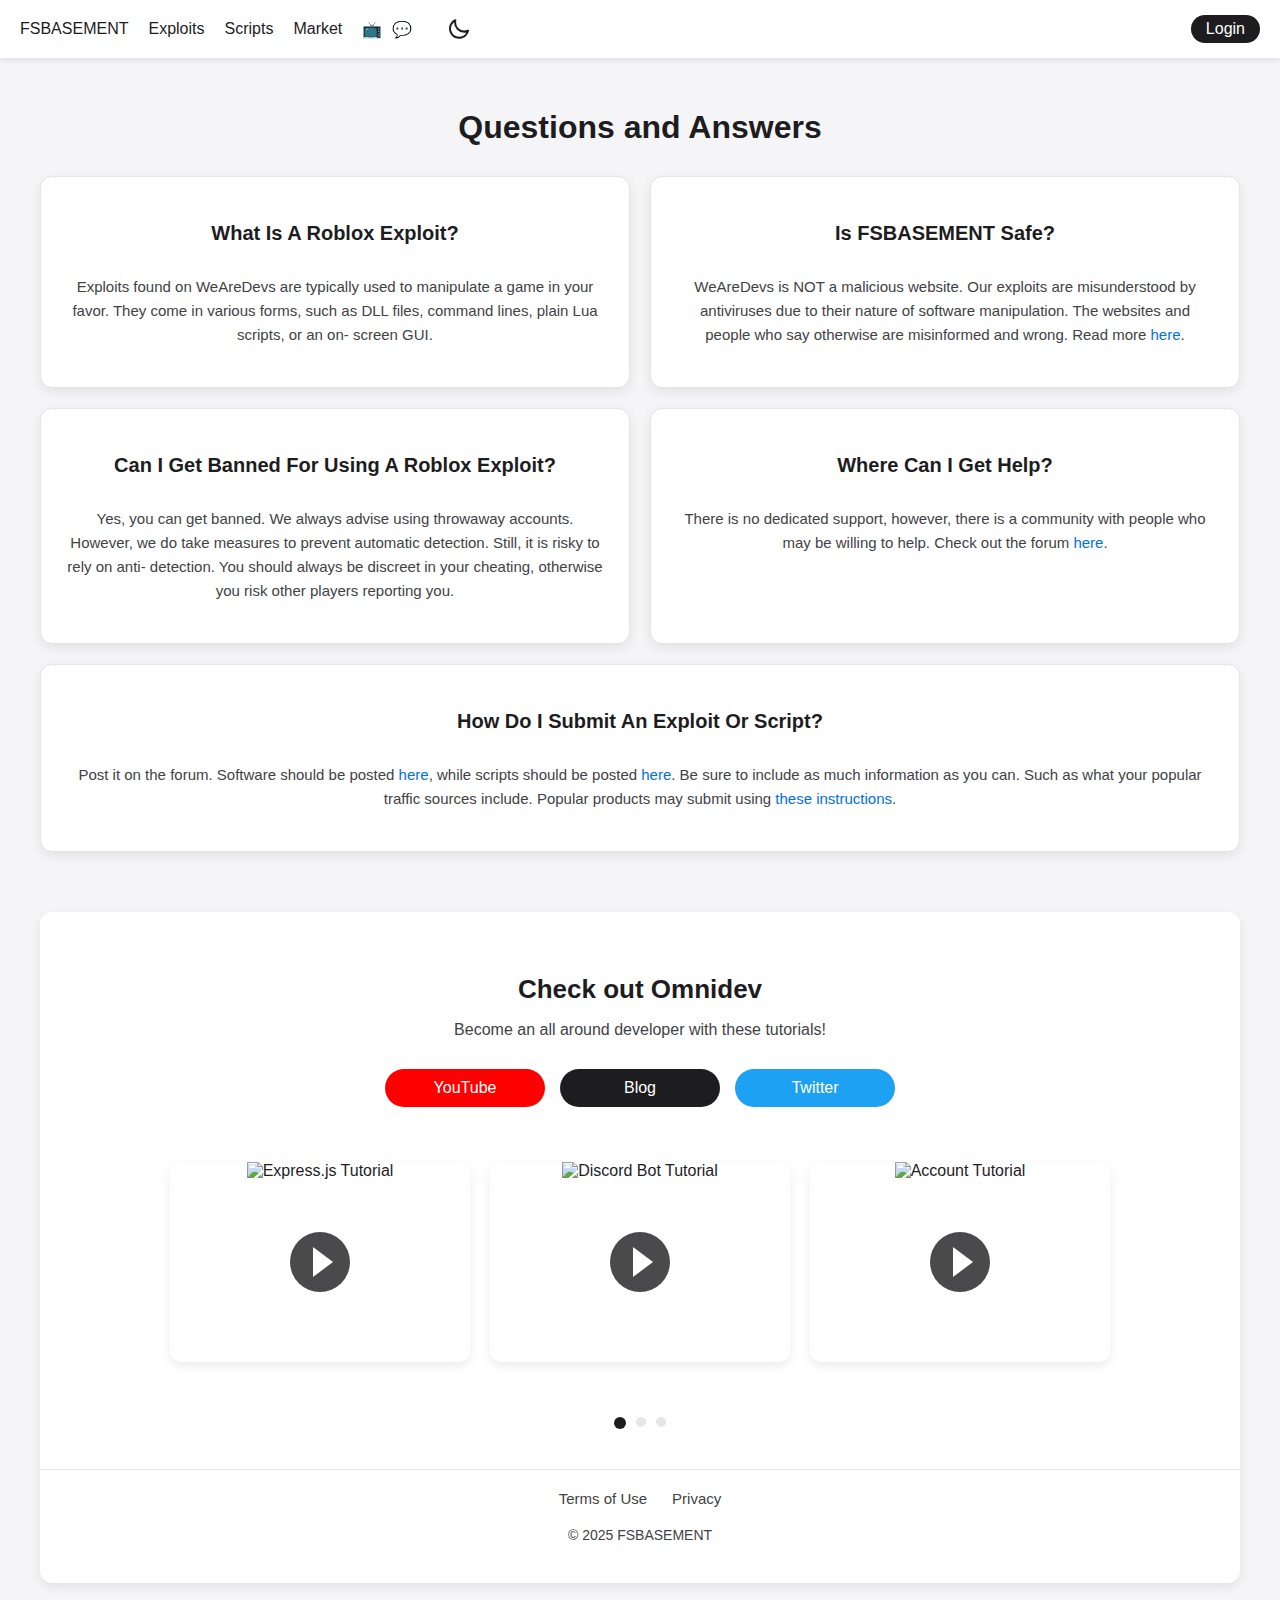
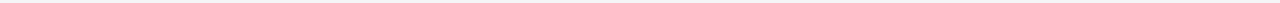
==== index.html @ 49e3d9d2 "Add files via upload" ====
<!DOCTYPE html>
<html lang="en">
<head>
    <meta charset="UTF-8">
    <meta name="viewport" content="width=device-width, initial-scale=1.0">
    <title>Questions and Answers</title>
    <link rel="stylesheet" href="styles.css">
</head>
<body>
    <!-- Navigation -->
    <div class="navbar">
        <div class="nav-links">
            <a href="/home/">FSBASEMENT</a>
            <a href="/exploit/">Exploits</a>
            <a href="/script/">Scripts</a>
            <a href="/market/">Market</a>
            <div class="social-icons">
                <a href="#">📺</a>
                <a href="#">💬</a>
            </div>
            <div class="theme-toggle" id="themeToggle">
                <!-- Moon icon (shows in light mode) -->
                <svg class="moon-icon" xmlns="http://www.w3.org/2000/svg" viewBox="0 0 24 24">
                    <path d="M21.64,13a1,1,0,0,0-1.05-.14,8.05,8.05,0,0,1-3.37.73A8.15,8.15,0,0,1,9.08,5.49a8.59,8.59,0,0,1,.25-2A1,1,0,0,0,8,2.36,10.14,10.14,0,1,0,22,14.05,1,1,0,0,0,21.64,13Zm-9.5,6.69A8.14,8.14,0,0,1,7.08,5.22v.27A10.15,10.15,0,0,0,17.22,15.63a9.79,9.79,0,0,0,2.1-.22A8.11,8.11,0,0,1,12.14,19.73Z"/>
                </svg>
                <!-- Sun icon (shows in dark mode) -->
                <svg class="sun-icon" xmlns="http://www.w3.org/2000/svg" viewBox="0 0 24 24" style="display: none;">
                    <path d="M12,17a5,5,0,1,0-5-5A5,5,0,0,0,12,17ZM12,9a3,3,0,1,1-3,3A3,3,0,0,1,12,9Z"/>
                    <path d="M12,5a1,1,0,0,0,1-1V3a1,1,0,0,0-2,0V4A1,1,0,0,0,12,5Z"/>
                    <path d="M12,19a1,1,0,0,0-1,1v1a1,1,0,0,0,2,0V20A1,1,0,0,0,12,19Z"/>
                    <path d="M5,12a1,1,0,0,0-1-1H3a1,1,0,0,0,0,2H4A1,1,0,0,0,5,12Z"/>
                    <path d="M20,11H19a1,1,0,0,0,0,2h1a1,1,0,0,0,0-2Z"/>
                    <path d="M6.36,7.05a1,1,0,0,0,.71.29,1,1,0,0,0,.7-.29,1,1,0,0,0,0-1.41l-.7-.71a1,1,0,0,0-1.41,1.41Z"/>
                    <path d="M17.65,7.05l.71-.71A1,1,0,0,0,17,4.93l-.71.71a1,1,0,0,0,0,1.41A1,1,0,0,0,17.65,7.05Z"/>
                    <path d="M6.36,16.95a1,1,0,0,0-1.41,1.41l.71.7a1,1,0,0,0,1.41,0,1,1,0,0,0,0-1.41Z"/>
                    <path d="M17.65,16.95l-.71.71a1,1,0,0,0,0,1.41,1,1,0,0,0,.71.29,1,1,0,0,0,.7-.29l.71-.71a1,1,0,0,0-1.41-1.41Z"/>
                </svg>
            </div>
        </div>
        <a href="#" class="login-btn">Login</a>
    </div>

    <!-- Main content -->
    <div class="container">
        <h1 class="page-title">Questions and Answers</h1>

        <!-- FAQ Grid -->
        <div class="faq-grid">
            <!-- FAQ Item 1 -->
            <div class="faq-card">
                <h3 class="faq-title">What Is A Roblox Exploit?</h3>
                <p class="faq-content">
                    Exploits found on WeAreDevs are typically used 
                    to manipulate a game in your favor. They
                    come in various forms, such as DLL files,
                    command lines, plain Lua scripts, or an on-
                    screen GUI.
                </p>
            </div>

            <!-- FAQ Item 2 -->
            <div class="faq-card">
                <h3 class="faq-title">Is FSBASEMENT Safe?</h3>
                <p class="faq-content">
                    WeAreDevs is NOT a malicious website. Our
                    exploits are misunderstood by antiviruses due
                    to their nature of software manipulation. The
                    websites and people who say otherwise are
                    misinformed and wrong. Read more <a href="#" class="highlight-link">here</a>.
                </p>
            </div>

            <!-- FAQ Item 3 -->
            <div class="faq-card">
                <h3 class="faq-title">Can I Get Banned For Using A Roblox Exploit?</h3>
                <p class="faq-content">
                    Yes, you can get banned. We always advise
                    using throwaway accounts. However, we do
                    take measures to prevent automatic
                    detection. Still, it is risky to rely on anti-
                    detection. You should always be discreet in
                    your cheating, otherwise you risk other players
                    reporting you.
                </p>
            </div>

            <!-- FAQ Item 4 -->
            <div class="faq-card">
                <h3 class="faq-title">Where Can I Get Help?</h3>
                <p class="faq-content">
                    There is no dedicated support, however, there
                    is a community with people who may be
                    willing to help. Check out the forum <a href="#" class="highlight-link">here</a>.
                </p>
            </div>

            <!-- FAQ Item 5 -->
            <div class="faq-card">
                <h3 class="faq-title">How Do I Submit An Exploit Or Script?</h3>
                <p class="faq-content">
                    Post it on the forum. Software should be
                    posted <a href="#" class="highlight-link">here</a>, while scripts should be posted
                    <a href="#" class="highlight-link">here</a>. Be sure to include as much information
                    as you can. Such as what your popular traffic
                    sources include. Popular products may submit
                    using <a href="#" class="highlight-link">these instructions</a>.
                </p>
            </div>
        </div>

        <!-- Footer Section -->
        <div class="footer-section">
            <h2 class="footer-title">Check out Omnidev</h2>
            <p class="footer-content">Become an all around developer with these tutorials!</p>
            
            <div class="social-buttons">
                <a href="#" class="yt-button">YouTube</a>
                <a href="#" class="blog-button">Blog</a>
                <a href="#" class="twitter-button">Twitter</a>
            </div>

            <!-- Video Carousel -->
            <div class="video-carousel">
                <div class="video-item">
                    <img src="/api/placeholder/300/200" alt="Express.js Tutorial">
                    <div class="play-btn"></div>
                </div>
                <div class="video-item">
                    <img src="/api/placeholder/300/200" alt="Discord Bot Tutorial">
                    <div class="play-btn"></div>
                </div>
                <div class="video-item">
                    <img src="/api/placeholder/300/200" alt="Account Tutorial">
                    <div class="play-btn"></div>
                </div>
            </div>

            <!-- Carousel Pagination -->
            <div class="carousel-pagination">
                <div class="pagination-dot active"></div>
                <div class="pagination-dot"></div>
                <div class="pagination-dot"></div>
            </div>

            <!-- Footer Links -->
            <div class="footer-links">
                <a href="#">Terms of Use</a>
                <a href="#">Privacy</a>
            </div>

            <div class="copyright">
                © 2025 FSBASEMENT
            </div>
        </div>
    </div>

    <!-- Theme Toggle JavaScript -->
    <script>
        document.addEventListener('DOMContentLoaded', () => {
            const themeToggle = document.getElementById('themeToggle');
            const moonIcon = document.querySelector('.moon-icon');
            const sunIcon = document.querySelector('.sun-icon');
            
            // Check for saved theme preference or default to light
            const savedTheme = localStorage.getItem('theme') || 'light';
            
            // Apply saved theme on page load
            if (savedTheme === 'dark') {
                document.body.classList.add('dark-mode');
                moonIcon.style.display = 'none';
                sunIcon.style.display = 'block';
            }
            
            // Toggle theme when the button is clicked
            themeToggle.addEventListener('click', () => {
                document.body.classList.toggle('dark-mode');
                
                // Update icon visibility
                const isDarkMode = document.body.classList.contains('dark-mode');
                moonIcon.style.display = isDarkMode ? 'none' : 'block';
                sunIcon.style.display = isDarkMode ? 'block' : 'none';
                
                // Save preference to localStorage
                localStorage.setItem('theme', isDarkMode ? 'dark' : 'light');
            });
        });
    </script>
</body>
</html>
---- styles.css ----
/* Base styles */
:root {
    /* Light theme variables */
    --light-bg: #f5f5f7;
    --light-card-bg: #ffffff;
    --light-text: #1d1d1f;
    --light-secondary-text: #424245;
    --light-border: #e6e6e6;
    --light-shadow: rgba(0, 0, 0, 0.08);
    --light-accent: #0071e3;
    
    /* Dark theme variables */
    --dark-bg: #13131a;
    --dark-card-bg: #1a1a27;
    --dark-text: #fff;
    --dark-secondary-text: #b4b4c7;
    --dark-border: #2a2a3a;
    --dark-shadow: rgba(0, 0, 0, 0.3);
    --dark-accent: #3a97d4;
    
    /* Default to light theme */
    --bg: var(--light-bg);
    --card-bg: var(--light-card-bg);
    --text: var(--light-text);
    --secondary-text: var(--light-secondary-text);
    --border: var(--light-border);
    --shadow: var(--light-shadow);
    --accent: var(--light-accent);
}

/* Dark mode class */
body.dark-mode {
    --bg: var(--dark-bg);
    --card-bg: var(--dark-card-bg);
    --text: var(--dark-text);
    --secondary-text: var(--dark-secondary-text);
    --border: var(--dark-border);
    --shadow: var(--dark-shadow);
    --accent: var(--dark-accent);
}

body {
    font-family: Arial, sans-serif;
    margin: 0;
    padding: 0;
    background-color: var(--bg);
    color: var(--text);
    transition: background-color 0.3s ease, color 0.3s ease;
}

/* Theme toggle button */
.theme-toggle {
    display: flex;
    align-items: center;
    justify-content: center;
    cursor: pointer;
    margin-left: 15px;
    transition: transform 0.3s ease;
}

.theme-toggle:hover {
    transform: scale(1.1);
}

.theme-toggle svg {
    width: 24px;
    height: 24px;
    fill: var(--text);
}

/* Navigation */
.navbar {
    display: flex;
    justify-content: space-between;
    padding: 15px 20px;
    background-color: var(--card-bg);
    border-bottom: 1px solid var(--border);
    box-shadow: 0 2px 5px var(--shadow);
    transition: background-color 0.3s ease, border-color 0.3s ease;
}

.nav-links {
    display: flex;
    gap: 20px;
    align-items: center;
}

.nav-links a {
    color: var(--text);
    text-decoration: none;
    font-weight: 500;
    transition: transform 0.3s ease, color 0.3s ease;
}

.nav-links a:hover {
    transform: scale(1.1);
    color: var(--accent);
}

.social-icons {
    display: flex;
    gap: 10px;
}

.social-icons a {
    color: var(--text);
    text-decoration: none;
    transition: transform 0.3s ease;
}

.social-icons a:hover {
    transform: scale(1.2);
}

.login-btn {
    color: var(--card-bg);
    background-color: var(--text);
    padding: 5px 15px;
    border-radius: 20px;
    text-decoration: none;
    transition: transform 0.3s ease, background-color 0.3s ease;
}

.login-btn:hover {
    transform: scale(1.05);
    background-color: var(--accent);
}

/* Main content */
.container {
    max-width: 1200px;
    margin: 0 auto;
    padding: 20px;
}

.page-title {
    text-align: center;
    margin: 30px 0;
    font-size: 32px;
    transition: transform 0.3s ease;
    font-weight: 600;
    color: var(--text);
}

.page-title:hover {
    transform: scale(1.05);
}

/* FAQ grid */
.faq-grid {
    display: grid;
    grid-template-columns: repeat(2, 1fr);
    gap: 20px;
    margin-bottom: 40px;
}

/* Make the last FAQ span full width */
.faq-grid .faq-card:last-child {
    grid-column: 1 / -1;
}

.faq-card {
    background-color: var(--card-bg);
    border-radius: 12px;
    padding: 25px;
    text-align: center;
    transition: transform 0.3s ease, box-shadow 0.3s ease, background-color 0.3s ease;
    display: flex;
    flex-direction: column;
    border: 1px solid var(--border);
    box-shadow: 0 4px 12px var(--shadow);
}

.faq-card:hover {
    transform: scale(1.02);
    box-shadow: 0 8px 20px var(--shadow);
}

.faq-title {
    font-size: 20px;
    margin-bottom: 15px;
    color: var(--text);
    transition: transform 0.3s ease, color 0.3s ease;
    font-weight: 600;
}

.faq-card:hover .faq-title {
    transform: scale(1.05);
    color: var(--accent);
}

.faq-content {
    color: var(--secondary-text);
    font-size: 15px;
    line-height: 1.6;
}

/* Links */
.highlight-link {
    color: var(--accent);
    text-decoration: none;
    transition: transform 0.3s ease, color 0.3s ease;
    display: inline-block;
    font-weight: 500;
}

.highlight-link:hover {
    transform: scale(1.05);
    text-decoration: underline;
}

/* Footer sections */
.footer-section {
    text-align: center;
    margin-top: 60px;
    padding: 40px 0;
    background-color: var(--card-bg);
    border-radius: 12px;
    box-shadow: 0 4px 12px var(--shadow);
    transition: background-color 0.3s ease;
}

.footer-title {
    font-size: 26px;
    margin-bottom: 10px;
    transition: transform 0.3s ease;
    font-weight: 600;
    color: var(--text);
}

.footer-title:hover {
    transform: scale(1.05);
}

.footer-content {
    color: var(--secondary-text);
    margin-bottom: 25px;
    font-size: 16px;
}

/* Social buttons */
.social-buttons {
    display: flex;
    justify-content: center;
    gap: 15px;
    margin: 30px 0;
}

.yt-button, .blog-button, .twitter-button {
    padding: 10px 20px;
    border-radius: 25px;
    text-decoration: none;
    display: flex;
    align-items: center;
    justify-content: center;
    gap: 8px;
    transition: transform 0.3s ease, box-shadow 0.3s ease;
    min-width: 120px;
    font-weight: 500;
}

.yt-button:hover, .blog-button:hover, .twitter-button:hover {
    transform: scale(1.05);
    box-shadow: 0 4px 12px var(--shadow);
}

.yt-button {
    background-color: #ff0000;
    color: white;
}

.twitter-button {
    background-color: #1da1f2;
    color: white;
}

.blog-button {
    background-color: var(--text);
    color: var(--card-bg);
}

/* Video carousel */
.video-carousel {
    display: flex;
    justify-content: center;
    gap: 20px;
    margin: 40px 0;
    overflow-x: auto;
    padding: 15px 0;
}

.video-item {
    flex: 0 0 auto;
    width: 300px;
    height: 200px;
    position: relative;
    transition: transform 0.3s ease, box-shadow 0.3s ease;
    border-radius: 12px;
    overflow: hidden;
    box-shadow: 0 4px 12px var(--shadow);
}

.video-item:hover {
    transform: scale(1.05);
    box-shadow: 0 8px 20px var(--shadow);
}

.video-item iframe {
    width: 100%;
    height: 100%;
    border: none;
}

.play-btn {
    position: absolute;
    top: 50%;
    left: 50%;
    transform: translate(-50%, -50%);
    background-color: rgba(29, 29, 31, 0.8);
    border-radius: 50%;
    width: 60px;
    height: 60px;
    display: flex;
    justify-content: center;
    align-items: center;
    cursor: pointer;
    transition: background-color 0.3s ease;
}

.play-btn:hover {
    background-color: rgba(0, 113, 227, 0.9);
}

.play-btn:before {
    content: "";
    width: 0;
    height: 0;
    border-top: 15px solid transparent;
    border-bottom: 15px solid transparent;
    border-left: 20px solid white;
    margin-left: 5px;
}

/* Footer links */
.footer-links {
    display: flex;
    justify-content: center;
    gap: 25px;
    margin-top: 40px;
    padding-top: 20px;
    border-top: 1px solid var(--border);
}

.footer-links a {
    color: var(--secondary-text);
    text-decoration: none;
    transition: color 0.3s ease;
    font-size: 15px;
}

.footer-links a:hover {
    color: var(--accent);
}

.copyright {
    text-align: center;
    color: var(--secondary-text);
    margin-top: 20px;
    font-size: 14px;
}

/* Carousel pagination */
.carousel-pagination {
    display: flex;
    justify-content: center;
    gap: 10px;
    margin-top: 20px;
}

.pagination-dot {
    width: 10px;
    height: 10px;
    background-color: var(--border);
    border-radius: 50%;
    cursor: pointer;
    transition: background-color 0.3s ease, transform 0.3s ease;
}

.pagination-dot:hover {
    transform: scale(1.2);
}

.pagination-dot.active {
    background-color: var(--text);
    width: 12px;
    height: 12px;
}

/* Responsive adjustments */
@media (max-width: 768px) {
    .faq-grid {
        grid-template-columns: 1fr;
    }
    
    .faq-grid .faq-card:last-child {
        grid-column: auto;
    }
    
    .nav-links {
        gap: 10px;
        font-size: 14px;
    }
    
    .social-buttons {
        flex-direction: column;
        align-items: center;
    }
    
    .video-carousel {
        flex-direction: column;
        align-items: center;
    }
}
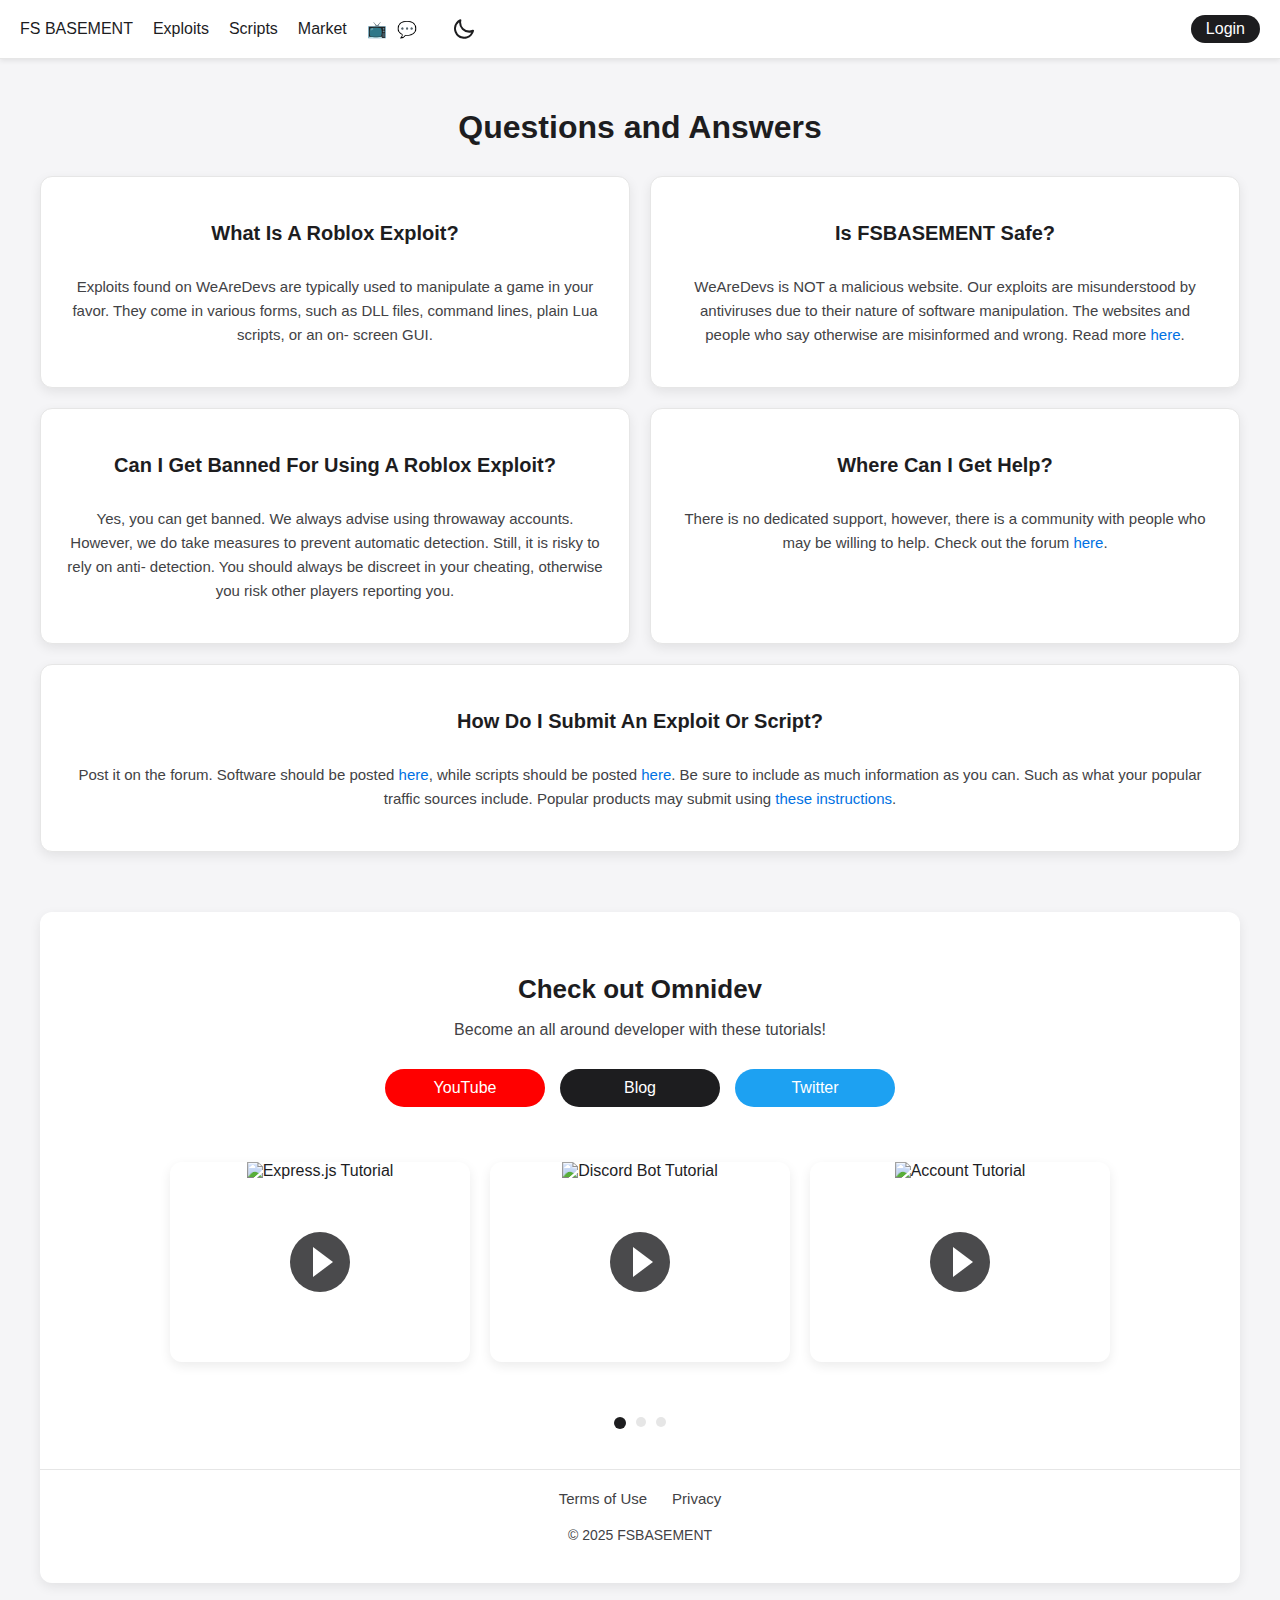
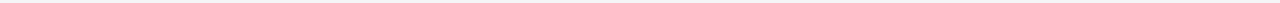
==== commit 2f8fc7da: "Update index.html" ====
--- a/index.html
+++ b/index.html
@@ -10,10 +10,10 @@
     <!-- Navigation -->
     <div class="navbar">
         <div class="nav-links">
-            <a href="/home/">FSBASEMENT</a>
-            <a href="/exploit/">Exploits</a>
-            <a href="/script/">Scripts</a>
-            <a href="/market/">Market</a>
+            <a href="/script/home">FS BASEMENT</a>
+            <a href="exploit/">Exploits</a>
+            <a href="script/">Scripts</a>
+            <a href="market/">Market</a>
             <div class="social-icons">
                 <a href="#">📺</a>
                 <a href="#">💬</a>
@@ -186,4 +186,4 @@
         });
     </script>
 </body>
-</html>+</html>
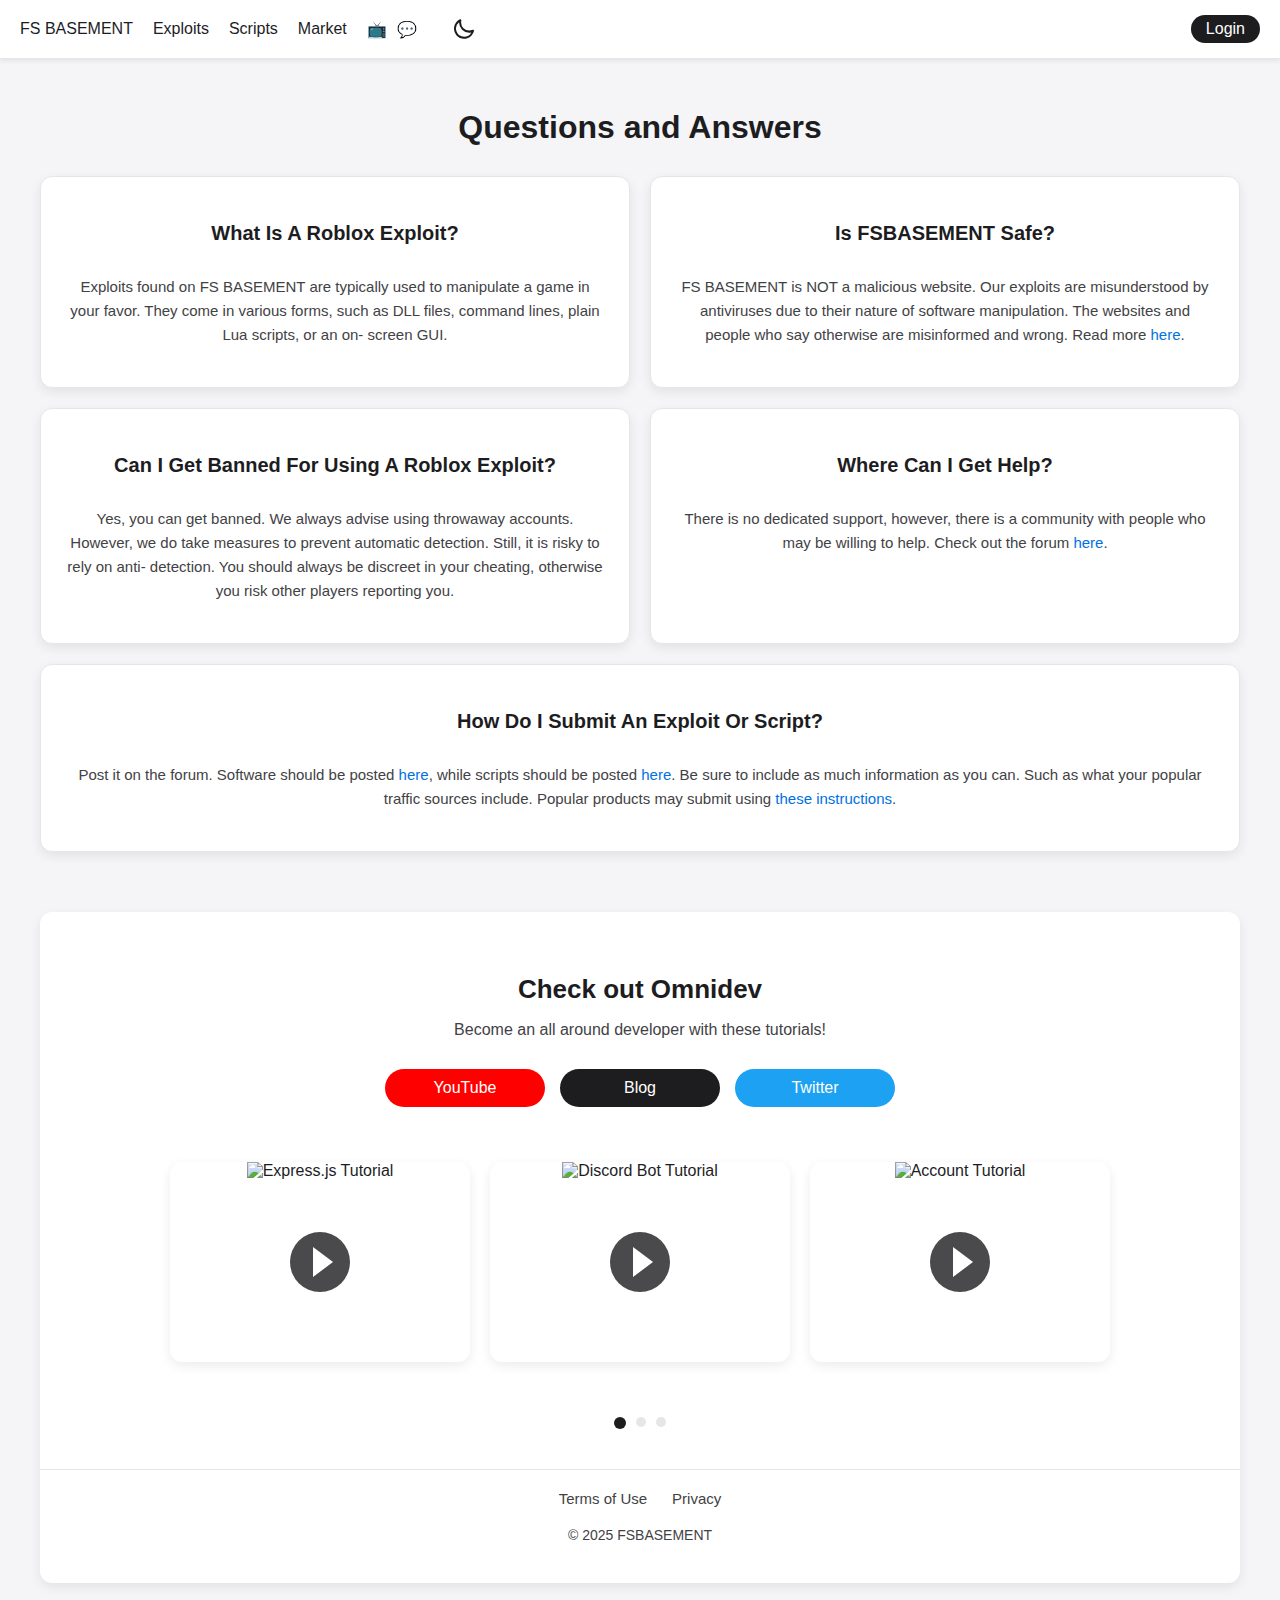
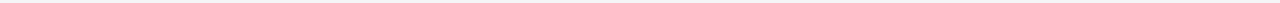
==== commit 6d22ece9: "Update index.html" ====
--- a/index.html
+++ b/index.html
@@ -50,7 +50,7 @@
             <div class="faq-card">
                 <h3 class="faq-title">What Is A Roblox Exploit?</h3>
                 <p class="faq-content">
-                    Exploits found on WeAreDevs are typically used 
+                    Exploits found on FS BASEMENT are typically used 
                     to manipulate a game in your favor. They
                     come in various forms, such as DLL files,
                     command lines, plain Lua scripts, or an on-
@@ -62,7 +62,7 @@
             <div class="faq-card">
                 <h3 class="faq-title">Is FSBASEMENT Safe?</h3>
                 <p class="faq-content">
-                    WeAreDevs is NOT a malicious website. Our
+                    FS BASEMENT is NOT a malicious website. Our
                     exploits are misunderstood by antiviruses due
                     to their nature of software manipulation. The
                     websites and people who say otherwise are
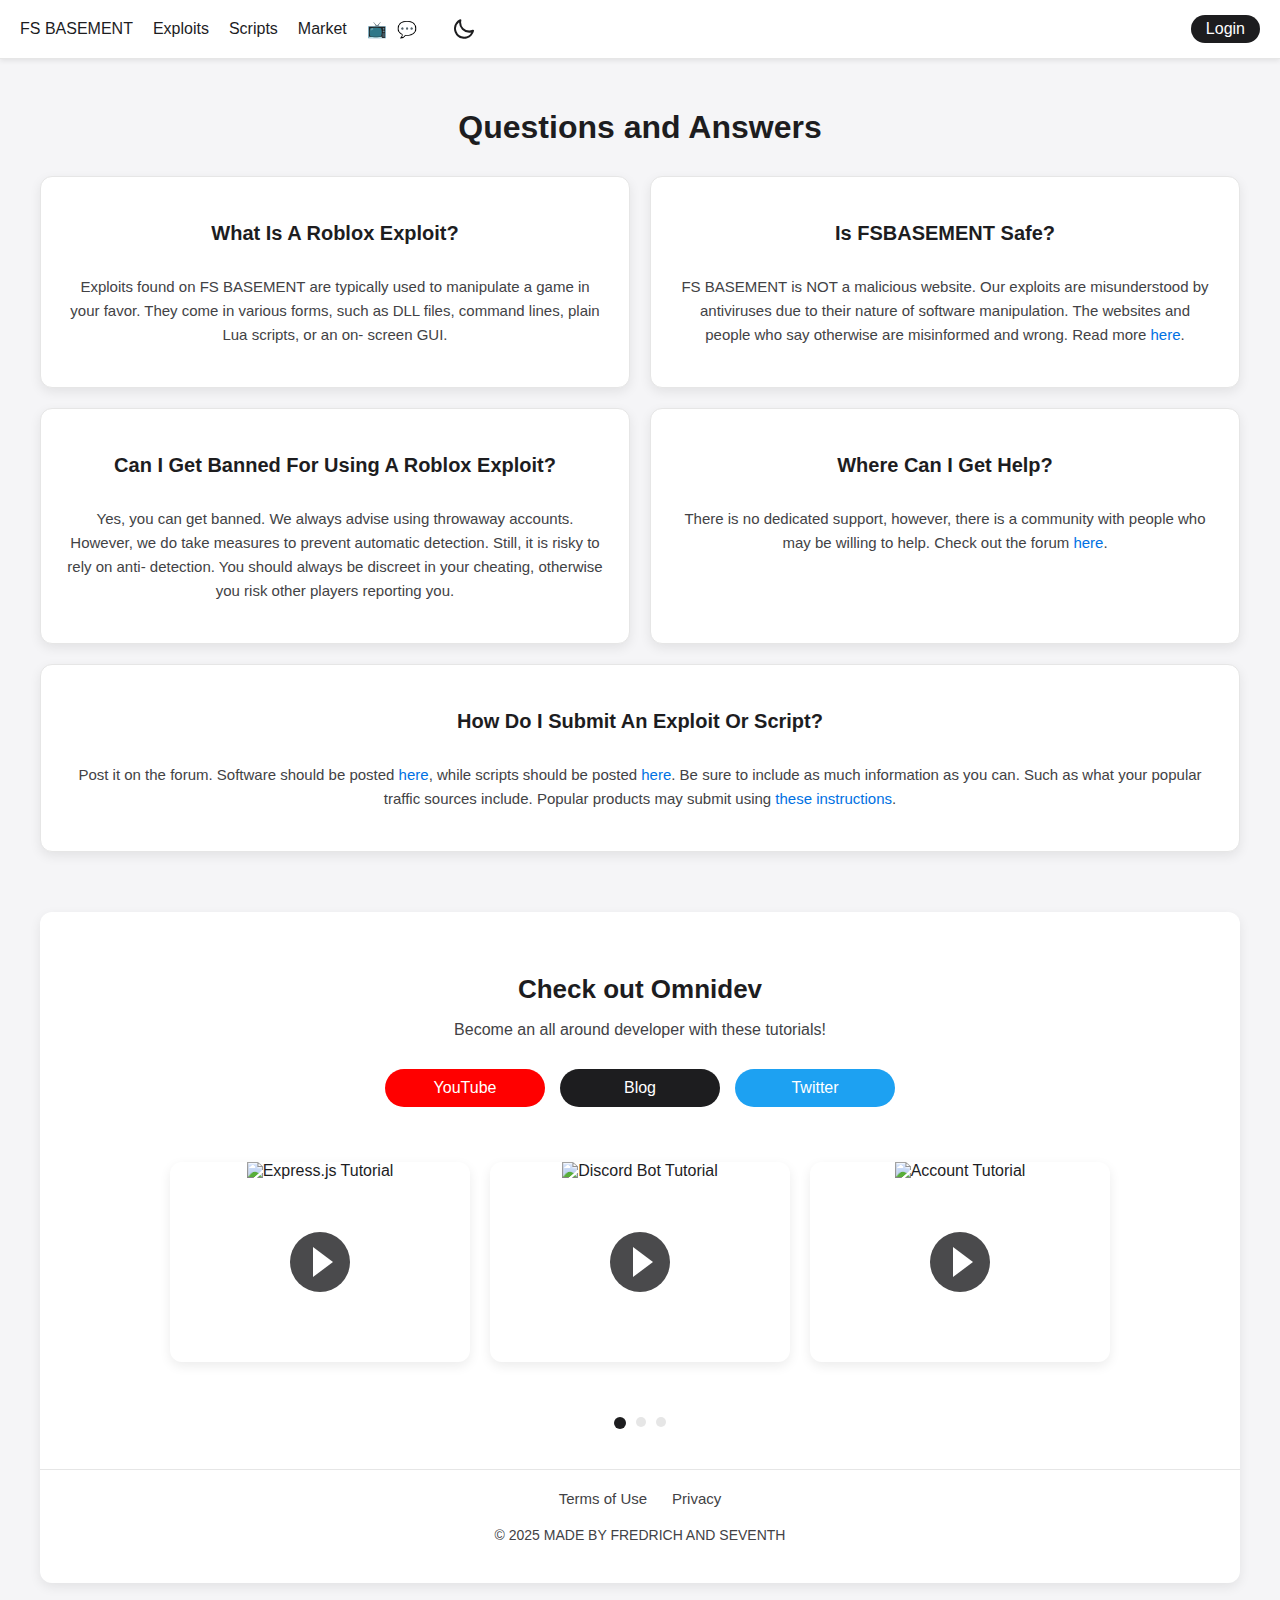
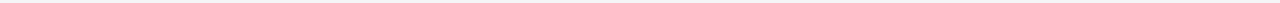
==== commit ecec8519: "Update index.html" ====
--- a/index.html
+++ b/index.html
@@ -149,7 +149,7 @@
             </div>
 
             <div class="copyright">
-                © 2025 FSBASEMENT
+                © 2025 MADE BY FREDRICH AND SEVENTH
             </div>
         </div>
     </div>
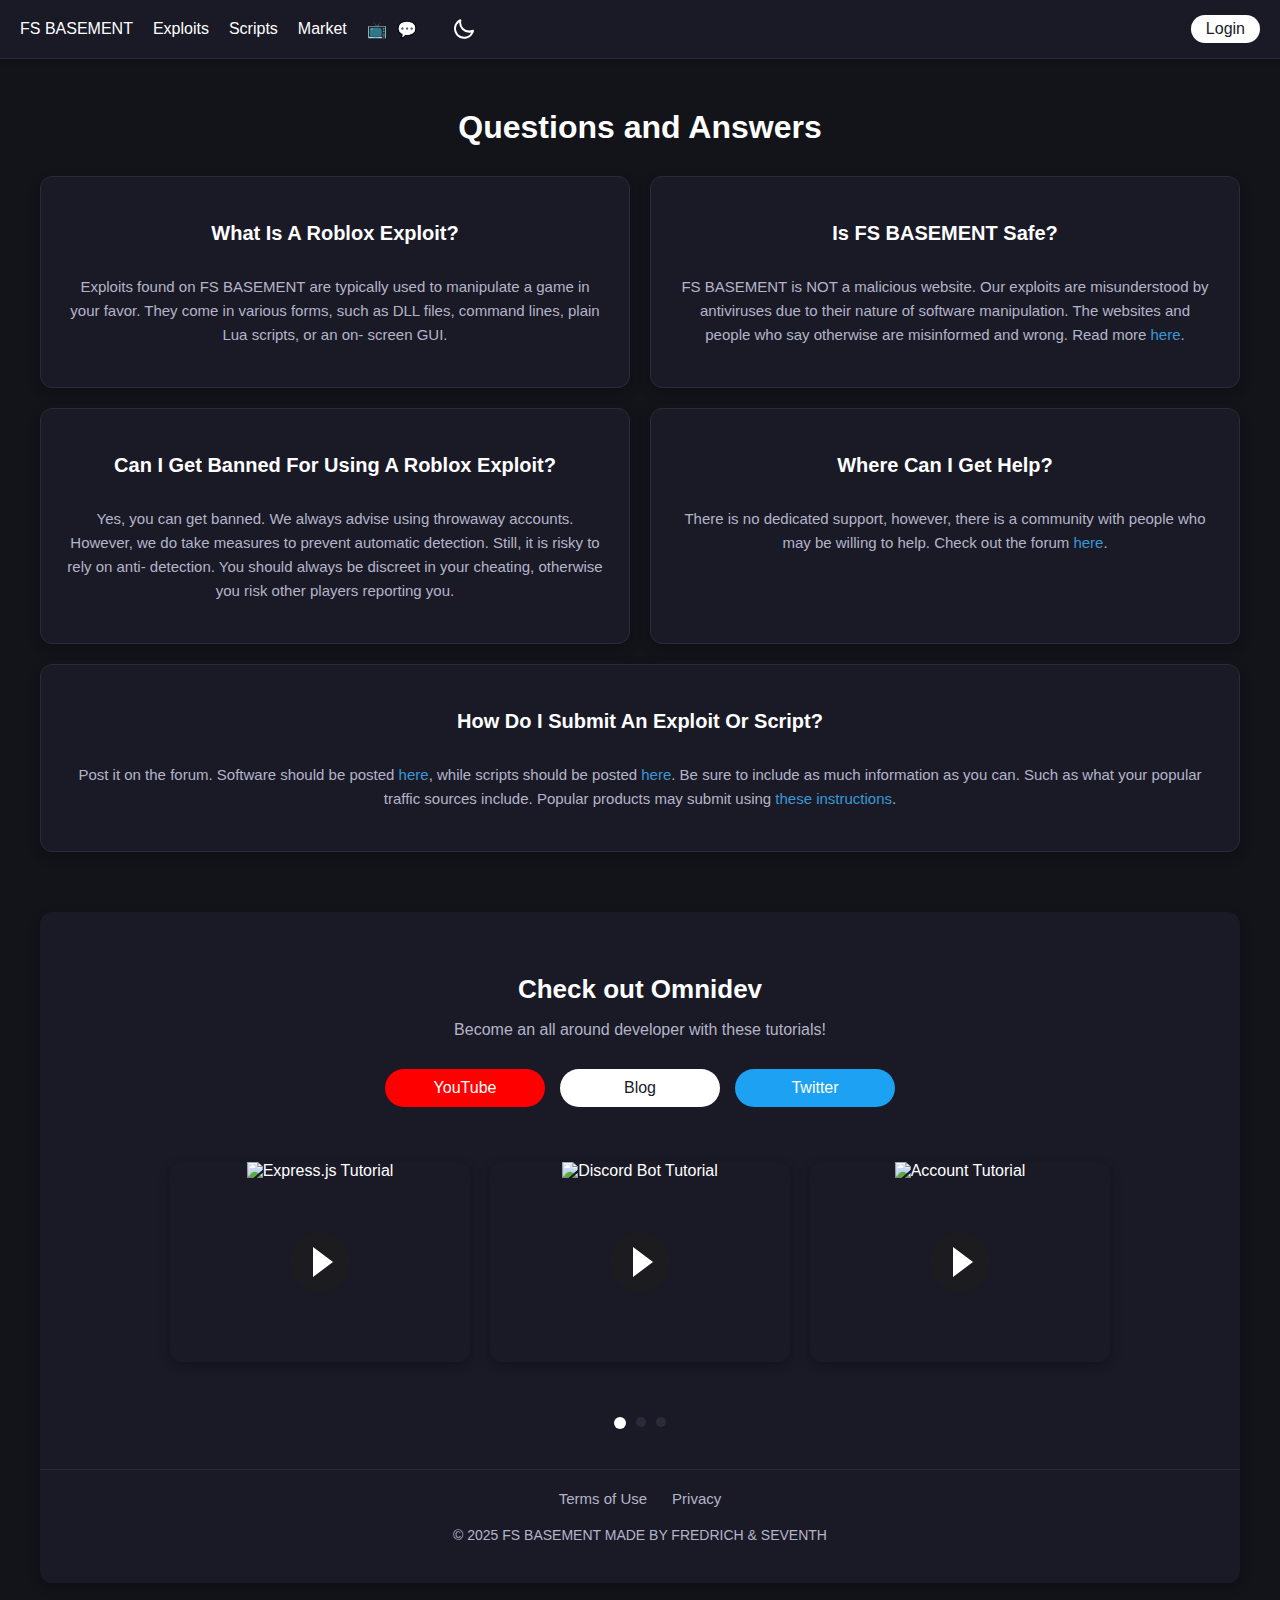
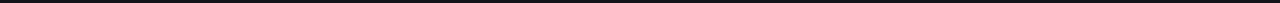
==== commit 37ac0606: "Update index.html" ====
--- a/index.html
+++ b/index.html
@@ -60,7 +60,7 @@
 
             <!-- FAQ Item 2 -->
             <div class="faq-card">
-                <h3 class="faq-title">Is FSBASEMENT Safe?</h3>
+                <h3 class="faq-title">Is FS BASEMENT Safe?</h3>
                 <p class="faq-content">
                     FS BASEMENT is NOT a malicious website. Our
                     exploits are misunderstood by antiviruses due
@@ -149,7 +149,7 @@
             </div>
 
             <div class="copyright">
-                © 2025 MADE BY FREDRICH AND SEVENTH
+                © 2025 FS BASEMENT MADE BY FREDRICH & SEVENTH
             </div>
         </div>
     </div>
--- a/styles.css
+++ b/styles.css
@@ -19,6 +19,18 @@
     --dark-accent: #3a97d4;
     
     /* Default to light theme */
+    --bg: var(--dark-bg);
+    --card-bg: var(--dark-card-bg);
+    --text: var(--dark-text);
+    --secondary-text: var(--dark-secondary-text);
+    --border: var(--dark-border);
+    --shadow: var(--dark-shadow);
+    --accent: var(--dark-accent);
+
+}
+
+/* Dark mode class */
+body.dark-mode {
     --bg: var(--light-bg);
     --card-bg: var(--light-card-bg);
     --text: var(--light-text);
@@ -26,17 +38,6 @@
     --border: var(--light-border);
     --shadow: var(--light-shadow);
     --accent: var(--light-accent);
-}
-
-/* Dark mode class */
-body.dark-mode {
-    --bg: var(--dark-bg);
-    --card-bg: var(--dark-card-bg);
-    --text: var(--dark-text);
-    --secondary-text: var(--dark-secondary-text);
-    --border: var(--dark-border);
-    --shadow: var(--dark-shadow);
-    --accent: var(--dark-accent);
 }
 
 body {
@@ -420,4 +421,4 @@
         flex-direction: column;
         align-items: center;
     }
-}+}
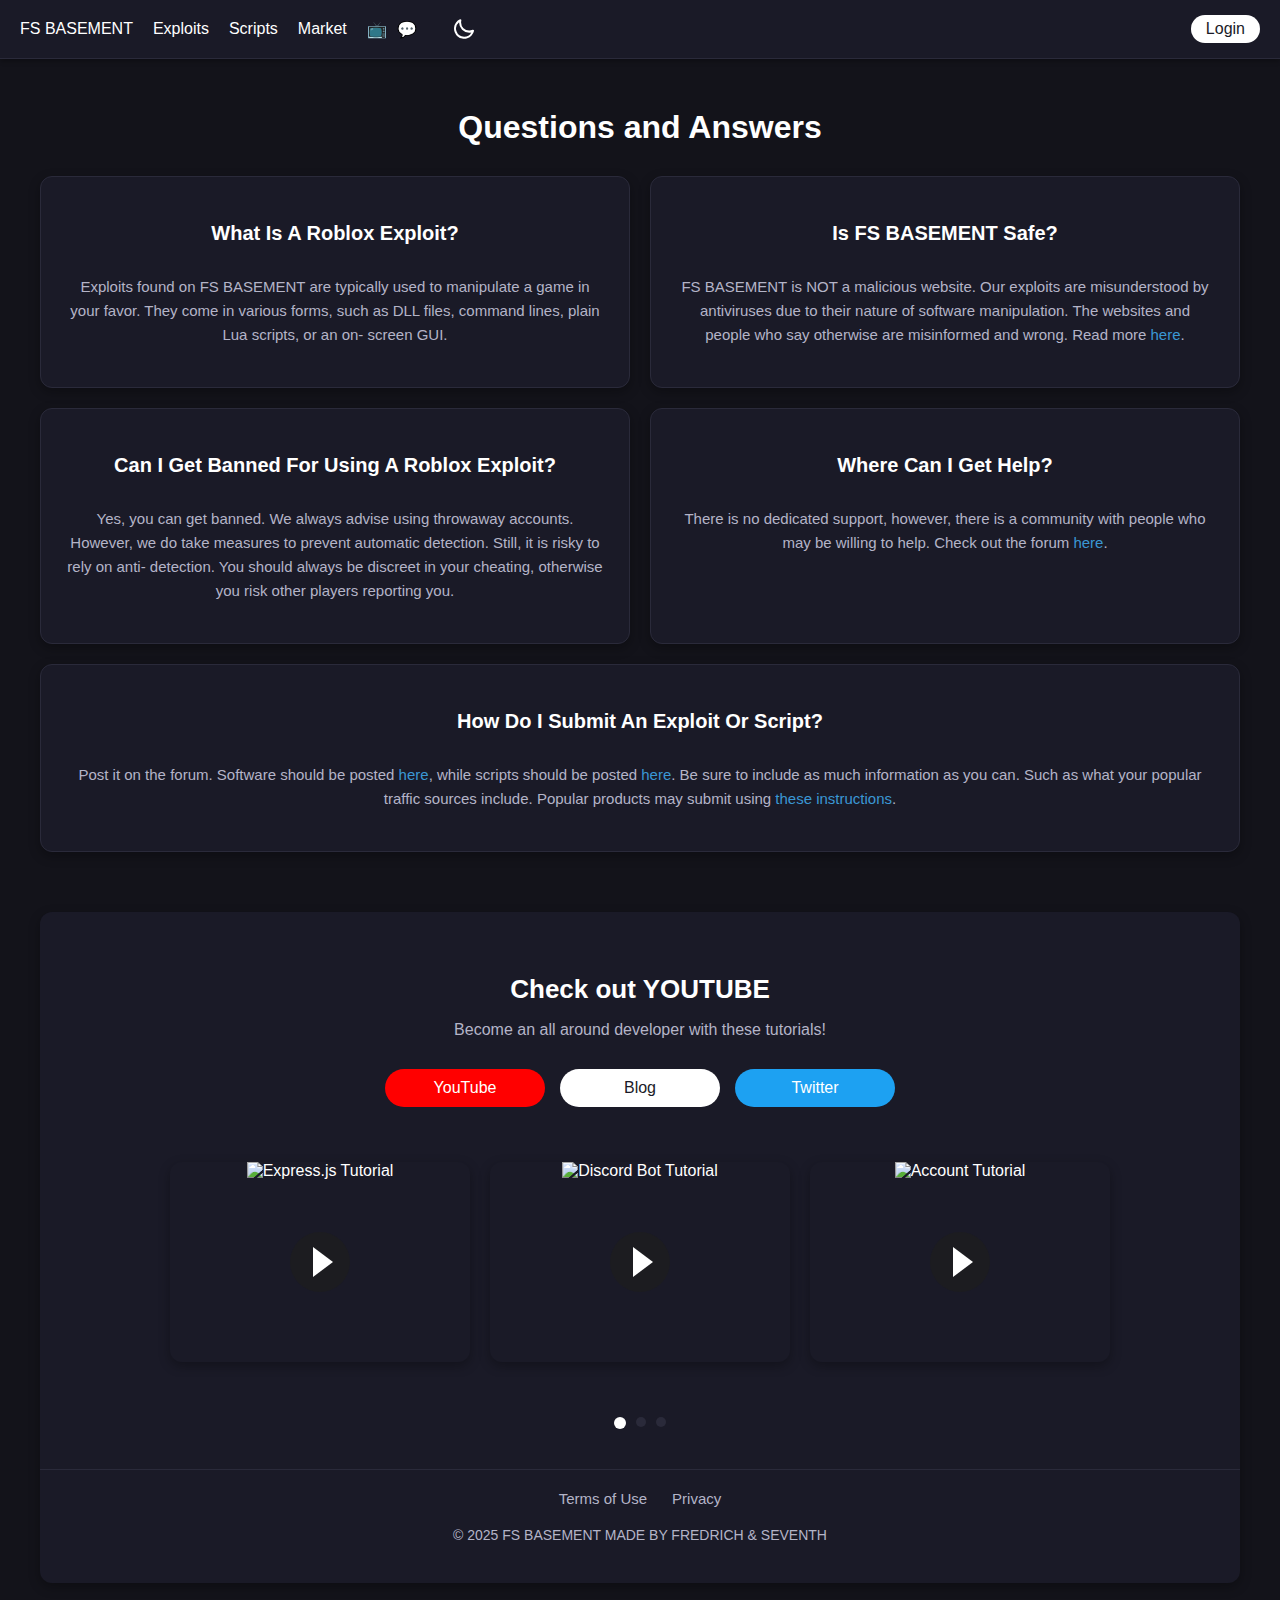
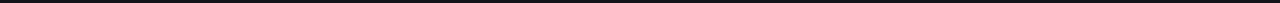
==== commit d04a282c: "Update index.html" ====
--- a/index.html
+++ b/index.html
@@ -110,7 +110,7 @@
 
         <!-- Footer Section -->
         <div class="footer-section">
-            <h2 class="footer-title">Check out Omnidev</h2>
+            <h2 class="footer-title">Check out YOUTUBE</h2>
             <p class="footer-content">Become an all around developer with these tutorials!</p>
             
             <div class="social-buttons">
--- a/styles.css
+++ b/styles.css
@@ -18,7 +18,7 @@
     --dark-shadow: rgba(0, 0, 0, 0.3);
     --dark-accent: #3a97d4;
     
-    /* Default to light theme */
+    /* Default to dark theme */
     --bg: var(--dark-bg);
     --card-bg: var(--dark-card-bg);
     --text: var(--dark-text);
@@ -26,10 +26,9 @@
     --border: var(--dark-border);
     --shadow: var(--dark-shadow);
     --accent: var(--dark-accent);
-
-}
-
-/* Dark mode class */
+}
+
+/* Light mode class */
 body.dark-mode {
     --bg: var(--light-bg);
     --card-bg: var(--light-card-bg);
@@ -49,7 +48,7 @@
     transition: background-color 0.3s ease, color 0.3s ease;
 }
 
-/* Theme toggle button */
+/* Rest of the CSS remains unchanged */
 .theme-toggle {
     display: flex;
     align-items: center;
